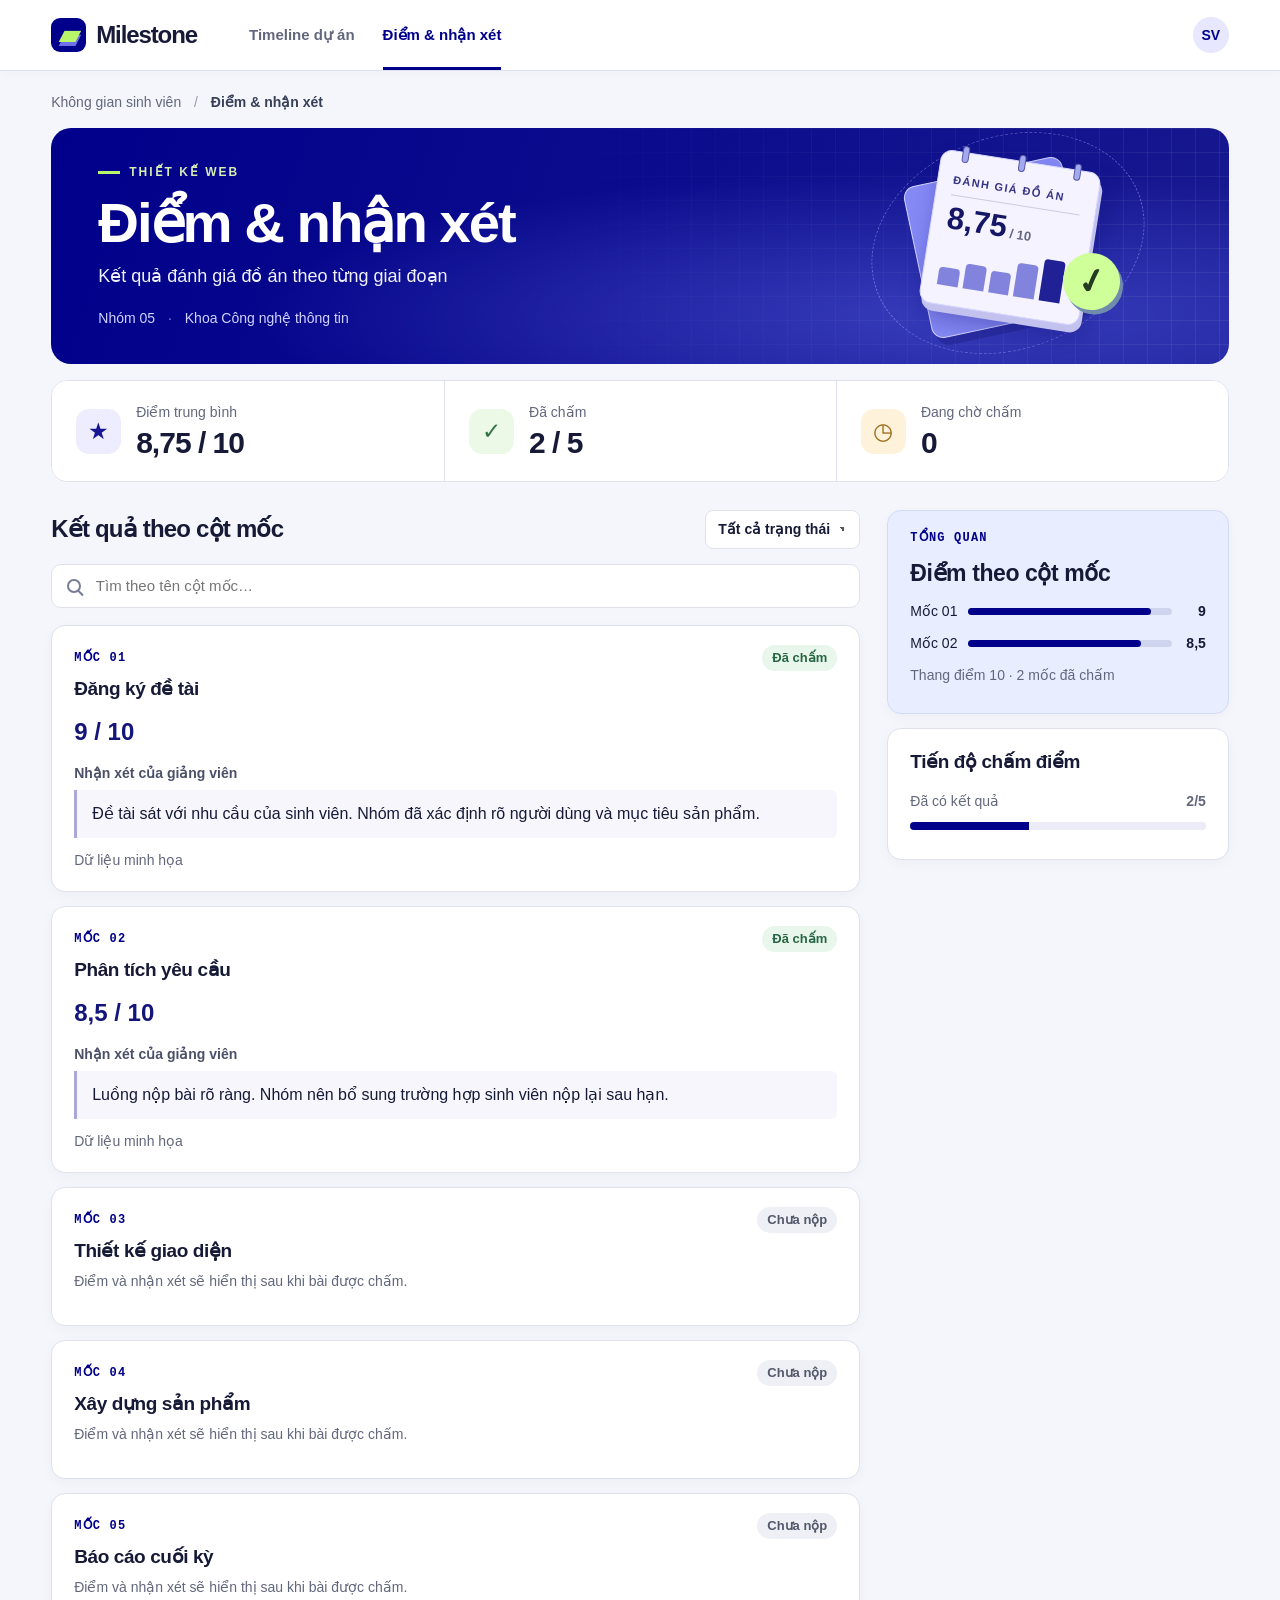
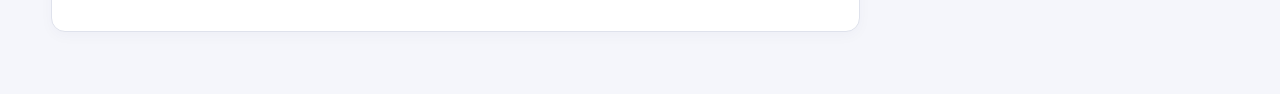
==== diem-nhan-xet/index.html @ cf0b0bc8 "Nộp" ====
<!doctype html>
<html lang="vi">
<head>
<meta charset="utf-8">
<meta name="viewport" content="width=device-width, initial-scale=1">
<meta name="theme-color" content="#00008B">
<title>Điểm &amp; nhận xét | Milestone</title>
<link rel="stylesheet" href="diem-nhan-xet.css">
<script src="diem-nhan-xet.js" defer>
</script>
</head>
<body class="results">
<header>
<div class="bar">
<a class="brand" href="../timeline/index.html">
<i class="logo">▰</i>Milestone</a>
<nav aria-label="Điều hướng">
<a href="../timeline/index.html">Timeline dự án</a>
<a aria-current="page" href="../diem-nhan-xet/index.html">Điểm &amp; nhận xét</a>
</nav>
<span class="avatar" title="Không gian sinh viên">SV</span>
</div>
</header>
<main>
<div class="crumb">Không gian sinh viên <span>/</span> <b id="crumb">Điểm &amp; nhận xét</b>
</div>
<section class="hero">
<div class="paper-scene" aria-hidden="true"><div class="orbit"></div><div class="sheet back-sheet"></div><div class="sheet front-sheet"><div class="binding"><i></i><i></i><i></i></div><div class="paper-caption">ĐÁNH GIÁ ĐỒ ÁN</div><strong>8,75<small> / 10</small></strong><div class="paper-bars"><i style="height:40%"></i><i style="height:57%"></i><i style="height:50%"></i><i style="height:78%"></i><i style="height:95%"></i></div></div><div class="seal">✓</div></div><div class="heroText">
<div class="eyebrow">
<i>
</i> THIẾT KẾ WEB</div>
<h1 id="title">Điểm &amp; nhận xét</h1>
<p>Kết quả đánh giá đồ án theo từng giai đoạn</p>
<div class="meta">Nhóm 05 <span>·</span> Khoa Công nghệ thông tin</div>
</div>
</section>
<section class="metrics" aria-label="Tổng quan" id="metrics">
</section>
<div class="layout">
<section>
<div class="sectionhead">
<h2 id="heading">Kết quả theo cột mốc</h2>
<select id="filter" aria-label="Lọc theo trạng thái">
<option>Tất cả trạng thái</option>
<option>Đã chấm</option>
<option>Chờ chấm</option>
<option>Chưa nộp</option>
</select>
</div>
<label class="searchbox"><i aria-hidden="true"></i><input id="search" type="search" placeholder="Tìm theo tên cột mốc…" aria-label="Tìm theo tên cột mốc"></label>
<div id="list">
</div>
</section>
<aside id="side">
</aside>
</div>
</main>
</body>
</html>
---- diem-nhan-xet/diem-nhan-xet.css ----
:root{--blue:#00008B;--ink:#171a37;--muted:#62677c;--border:#dfe2ec;--green:#b9f66a}
*{box-sizing:border-box}
body{margin:0;background:#f7f8fc;color:var(--ink);font:16px/1.5 "Segoe UI",Arial,sans-serif}
button,select,input{font:inherit}
a{color:var(--blue);text-decoration:none}
header{background:white;border-bottom:1px solid var(--border)}
.bar,main{max-width:1240px;margin:auto;padding:0 clamp(18px,4vw,56px)}
.bar{height:70px;display:flex;gap:52px;align-items:center}
.brand{display:flex;gap:10px;align-items:center;font-weight:800;font-size:24px;letter-spacing:-1.4px;color:var(--ink)}
.logo{border-radius:9px;background:var(--blue);color:var(--green);font-style:normal;font-size:27px;line-height:34px;width:35px;text-align:center;text-shadow:0 4px #7070ec}
.avatar{margin-left:auto;background:#e7e7ff;color:var(--blue);border-radius:50%;width:36px;height:36px;display:grid;place-items:center;font-size:14px;font-weight:700}
nav{display:flex;height:100%;gap:28px}
nav a{display:grid;align-content:center;color:var(--muted);font-size:15px;font-weight:600;border-bottom:3px solid transparent;padding-top:3px}
nav [aria-current]{border-color:var(--blue);color:var(--blue)}
.crumb{font-size:14px;color:var(--muted);padding:21px 0 15px}
.crumb span,.meta span{margin:0 9px;opacity:.65}
.crumb b{font-weight:600;color:#374057}
.hero{position:relative;isolation:isolate;overflow:hidden;border-radius:18px;background:linear-gradient(115deg,#00008b 30%,#2726ae);color:white;padding:30px 36px}
.hero:before{content:"";position:absolute;inset:0 0 0 47%;background-image:linear-gradient(#ffffff12 1px,transparent 1px),linear-gradient(90deg,#ffffff12 1px,transparent 1px);background-size:26px 26px;z-index:-2;mask-image:linear-gradient(90deg,transparent,black)}
.eyebrow{font-size:12px;letter-spacing:2px;font-weight:700;color:#dfdfff;display:flex;align-items:center;gap:9px}
.eyebrow i{width:22px;height:3px;background:var(--green)}
h1{margin:9px 0 1px;font-size:clamp(36px,4vw,54px);letter-spacing:-2px;line-height:1.18}
.hero p{font-size:18px;margin:6px 0;color:#f1f1ff}
.meta{font-size:14px;color:#d3d3ff;margin-top:15px}
.art{position:absolute;right:12%;top:22%;width:145px;height:140px;z-index:-1}
.art i{position:absolute;left:0;width:144px;height:126px;border:1px solid #a7aaff;transform:rotate(-31deg) skewX(28deg) scaleY(.68);border-radius:7px;background:#4844c6;box-shadow:-5px 6px #101084}
.art i:nth-child(2){top:-19px;background:#7270ed}
.art i:last-child{top:-39px;background-color:var(--green);background-image:repeating-linear-gradient(0deg,transparent 0 19px,#597c4d50 20px),repeating-linear-gradient(90deg,transparent 0 19px,#597c4d50 20px);border:1px solid #dbffb7}
.metrics{display:grid;grid-template-columns:repeat(3,1fr);gap:14px;margin:18px 0 27px}
.metric,.card,.panel{border:1px solid var(--border);background:white;border-radius:14px}
.metric{display:flex;align-items:center;gap:15px;padding:17px 20px}
.symbol{display:grid;place-items:center;width:45px;height:45px;border-radius:13px;background:#ededff;color:#171793;font-size:23px}
.metric:nth-child(2) .symbol{background:#edf9e7;color:#347345}
.metric:nth-child(3) .symbol{background:#fff2db;color:#9b6816}
.metric small,.dim{color:var(--muted);font-size:14px}
.metric b{display:block;font-size:27px;line-height:1.25;letter-spacing:-1px}
.layout{display:grid;grid-template-columns:minmax(0,1fr) 290px;gap:24px;padding-bottom:48px}
.sectionhead,.row{display:flex;align-items:center;justify-content:space-between;gap:10px}
.sectionhead{margin-bottom:15px}
h2{margin:0;font-size:24px;letter-spacing:-.8px}
h3{margin:4px 0;font-size:19px;letter-spacing:-.4px}
select,button,.btn,input{border:1px solid var(--border);border-radius:8px;background:white;color:var(--ink);padding:8px 12px}
select,button,.btn{cursor:pointer;font-size:14px;font-weight:600}
select{appearance:none;background:white linear-gradient(45deg,transparent 50%,#555 50%) right 15px center/5px 5px no-repeat;padding-right:29px}
.timeline{position:relative;padding-left:34px;padding-bottom:14px}
.timeline:before{content:"";position:absolute;left:10px;top:0;bottom:0;width:2px;background:#d8d9ed}
.timeline:last-child:before{height:33px}
.timeline:after{content:"";position:absolute;left:3px;top:26px;width:12px;height:12px;border-radius:50%;border:2px solid #fff;background:#9b9eb2;box-shadow:0 0 0 2px #dddfea}
.timeline.done:after{background:#4a9d70}
.timeline.current:after{background:var(--blue);box-shadow:0 0 0 3px #dbdbff}
.card,.panel{padding:19px 22px}
.current .card{border-color:#9696d7}
.kicker{font:700 12px/1.4 ui-monospace,monospace;letter-spacing:1.2px;color:var(--blue)}
.badge{border-radius:20px;font-size:13px;font-weight:600;padding:3px 10px;background:#eef0f5;color:#53586b}
.good{background:#e8f6eb;color:#276644}
.warn{background:#fff1d9;color:#825015}
.bad{background:#ffebeb;color:#953e3e}
.card p{margin:6px 0 14px}
.foot{border-top:1px solid #eaebf1;padding-top:12px;flex-wrap:wrap}
.plain{border:0;padding:4px 0;background:transparent;color:var(--blue)}
.btn,.primary{background:var(--blue);color:white;border-color:var(--blue);display:inline-block}
.panel{margin-bottom:14px}
.panel h3{margin:0 0 14px}
.panel p{margin:8px 0}
.meter{height:8px;border-radius:8px;background:#ececf8;overflow:hidden;margin:10px 0}
.meter i{display:block;background:var(--blue);height:100%}
.next{background:#eeefff;border-color:#dadaf9}
.next h3{margin:10px 0}
.next .btn{margin-top:12px}
.score{font-size:24px;color:var(--blue)}
.grade{margin-bottom:14px}
blockquote{border-left:3px solid #a8a8db;margin:12px 0 4px;padding:8px 14px;background:#f6f6fc;border-radius:0 6px 6px 0}
dialog{width:min(94vw,500px);max-height:85vh;border:0;border-radius:16px;color:var(--ink);padding:25px}
dialog::backdrop{background:#11133288}
.close{font-size:22px;line-height:1}
.field{display:grid;gap:6px;margin:16px 0}
.field input{width:100%}
.history{padding-left:20px;overflow-wrap:anywhere}
.history li{padding:5px}
.selected{outline:2px solid var(--blue)}
#toast:not(:empty){position:fixed;bottom:18px;left:50%;transform:translateX(-50%);background:#17213c;color:white;padding:12px 18px;border-radius:8px;z-index:5}
button:hover,.btn:hover{filter:brightness(.92)}
:focus-visible{outline:3px solid #6969ec;outline-offset:3px}
@media(max-width:850px){.layout{grid-template-columns:minmax(0,1fr) 240px;gap:14px}
.metric{padding:14px}
.art{right:9%}
}
@media(max-width:700px){.bar{height:auto;flex-wrap:wrap;gap:0;padding-top:10px}
.avatar{order:1}
nav{order:2;width:100%;gap:24px}
nav a{padding:11px 0 8px}
.hero{padding:24px}
.art{opacity:.25;right:-30px}
.layout{grid-template-columns:1fr}
.metrics{gap:6px}
.metric{display:block;padding:11px}
.symbol{width:30px;height:30px;font-size:18px;margin-bottom:6px}
.metric small{font-size:13px}
.metric b{font-size:23px}
.sectionhead h2{font-size:20px}
.card{padding:15px}
.timeline{padding-left:25px}
.hero p{font-size:16px}
.sectionhead select{max-width:46%}
}

/* Banner styled as a printed project planner. */
body{font-family:"Segoe UI",Roboto,Arial,sans-serif;background:#f5f6fb}
.bar,main{max-width:1320px}
header{box-shadow:0 2px 12px #171a3706}
.brand{letter-spacing:-1.1px}
.hero{padding:35px 4%;background:radial-gradient(ellipse at 78% 80%,#383dbc 0%,transparent 55%),linear-gradient(108deg,#00008b,#17198f);min-height:217px;border-radius:20px}
.hero:before{inset:0 0 0 38%;background-size:24px 24px}
.heroText{position:relative;z-index:1;width:62%}
.hero h1{font-size:clamp(36px,4.4vw,64px);margin:9px 0 7px;font-weight:750}
.eyebrow{color:#d7edb4}.meta{margin-top:18px}
.paper-scene{position:absolute;inset:0 6% 0 auto;width:290px;pointer-events:none}
.orbit{position:absolute;width:280px;height:280px;top:-25px;left:0;border-radius:50%;border:1px dashed #aaaaff80;transform:rotate(-20deg) scaleY(.76)}
.sheet{position:absolute;width:162px;height:155px;top:32px;left:61px;border-radius:12px;transform:rotate(9deg);border:1px solid #d6d5ff;background:#f4f3ff}
.back-sheet{background:#8589f5;transform:rotate(-12deg);left:48px;top:42px;box-shadow:4px 8px #15187555}
.front-sheet{padding:20px 15px 12px;box-shadow:3px 7px 0 #c3c2ee,6px 13px 24px #0a096d55}
.binding{position:absolute;top:-7px;left:20px;right:20px;display:flex;justify-content:space-between}
.binding i{width:7px;height:17px;border-radius:5px;background:#a3a9ef;border:1px solid #5758a8}
.paper-caption{color:#353382;font-weight:800;font-size:11px;letter-spacing:1.4px;border-bottom:1px solid #cccbe3;padding-bottom:6px}
.calendar-grid{display:grid;grid-template-columns:repeat(7,1fr);gap:4px;margin-top:10px}
.calendar-grid i{height:20px;background:#d9daf6;border-radius:3px}.calendar-grid i:nth-child(4n){background:#adaff0}.calendar-grid i:nth-child(12){background:#15158f}
.seal{position:absolute;top:125px;left:195px;width:57px;height:57px;display:grid;place-items:center;border-radius:50%;color:#243a23;background:#cfff98;font-weight:900;font-size:34px;transform:rotate(-12deg);box-shadow:2px 5px 0 #718bad}
.paper-bars{height:44px;display:flex;align-items:flex-end;gap:5px}.paper-bars i{width:16%;background:#8183dc;border-radius:4px 4px 0 0}.paper-bars i:last-child{background:#202194}
.sheet strong{color:#161666;font-size:31px}.sheet small{font-size:13px;color:#656783}
.metrics{gap:0;border:1px solid var(--border);border-radius:16px;overflow:hidden;background:white;margin:16px 0 28px}
.metric{border:0;border-radius:0;padding:19px 24px}.metric+.metric{border-left:1px solid var(--border)}
.metric b{font-variant-numeric:tabular-nums;font-size:30px}.layout{grid-template-columns:minmax(0,1fr) minmax(245px,29%);gap:27px}
.searchbox{display:flex;align-items:center;gap:12px;background:white;border:1px solid var(--border);padding:0 15px;border-radius:10px;margin:0 0 17px}
.searchbox i{width:14px;height:14px;border:2px solid #777d95;border-radius:50%;position:relative}.searchbox i:after{content:"";position:absolute;background:#777d95;width:7px;height:2px;transform:rotate(45deg);right:-5px;bottom:-3px}
.searchbox input{width:100%;background:transparent;border:0;padding:10px 3px;font-size:15px}
.card,.panel{box-shadow:0 4px 14px #1a205108}.card{transition:border-color .16s,box-shadow .16s}.card:hover{border-color:#a9abd6;box-shadow:0 6px 20px #26226810}
.current .card{border:1px solid #a6a5e1;box-shadow:inset 4px 0 #00008b}
.panel.next,.panel.summary{background:#e8edff;border-color:#d3daf4}.panel.next h3,.panel.summary h3,.countdown h3{font-size:23px;margin:9px 0}.next .btn{width:100%}
.countdown .dim{margin-bottom:15px}#clock{display:grid;grid-template-columns:repeat(3,1fr);gap:6px}#clock div{border-radius:8px;background:#f0f0f8;text-align:center;padding:7px 0}#clock b,#clock small{display:block}#clock b{color:var(--blue);font-size:23px;font-variant-numeric:tabular-nums}#clock small{color:var(--muted);font-size:13px}
.chart-row{display:grid;grid-template-columns:52px 1fr 28px;align-items:center;gap:6px;margin:11px 0;font-size:14px}.chart-row div{background:#cfd5ee;border-radius:6px;height:7px}.chart-row i{display:block;height:100%;border-radius:6px;background:var(--blue)}.chart-row b{text-align:right}
.grade:target{outline:2px solid var(--blue)}.grade .score{display:inline-block;margin:7px 0;color:#13157b}.comment-label{font-weight:600;font-size:14px;color:#4b5068;margin-top:6px}.grade blockquote{margin:6px 0 10px;padding:12px 15px}
@media(max-width:750px){.layout{grid-template-columns:1fr}.paper-scene{right:0;transform:scale(.78);transform-origin:right center}.metric{padding:13px}.hero{padding:25px}.metrics{margin-bottom:20px}}
@media(max-width:520px){.paper-scene{right:-10px;top:-58px;transform:scale(.42);transform-origin:right top;top:6px}.heroText{width:100%}.hero h1{max-width:80%;font-size:34px;letter-spacing:-1.4px}.hero{min-height:190px;padding:23px 18px}.hero p{margin:10px 0;max-width:90%}.metric{padding:10px}.metric b{font-size:23px}.sectionhead{align-items:center;flex-wrap:wrap}.sectionhead select{max-width:100%}.paper-caption{white-space:nowrap}.layout{gap:16px}}
@media(prefers-reduced-motion:reduce){.card{transition:none}}
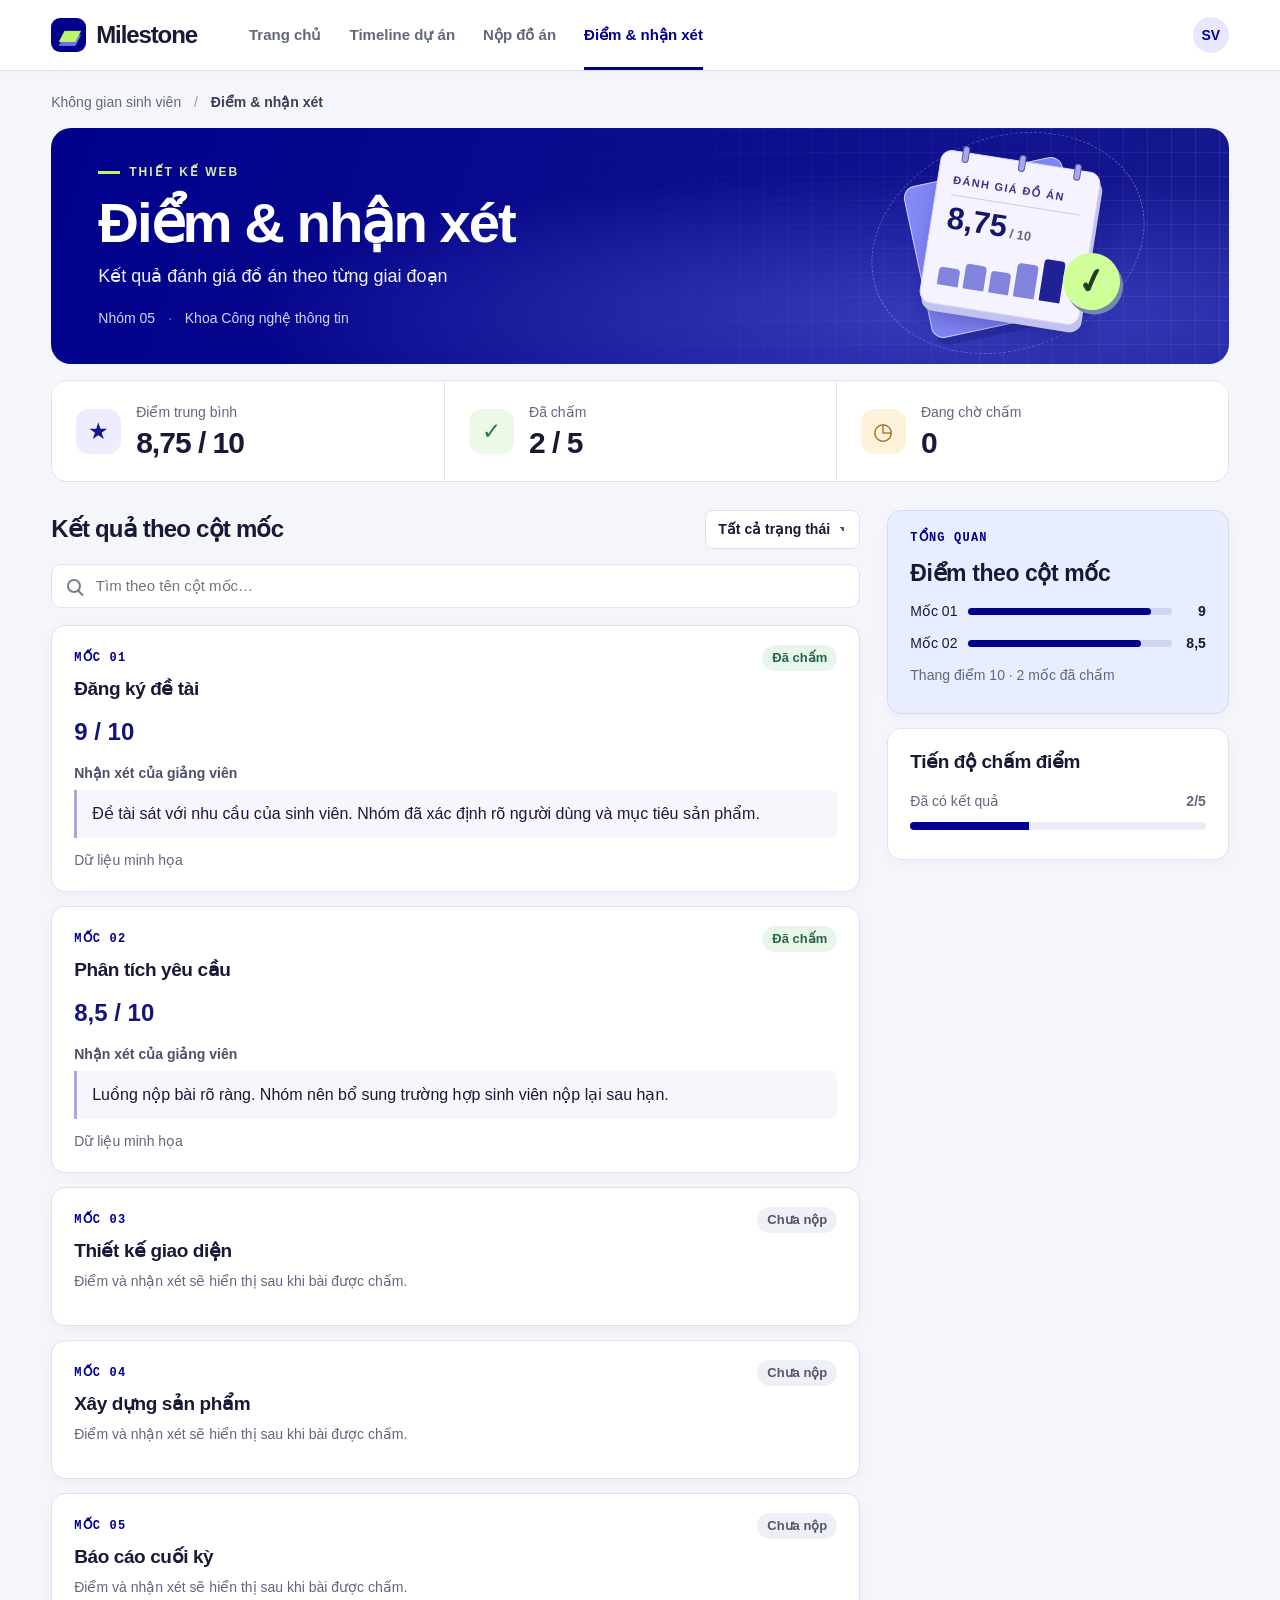
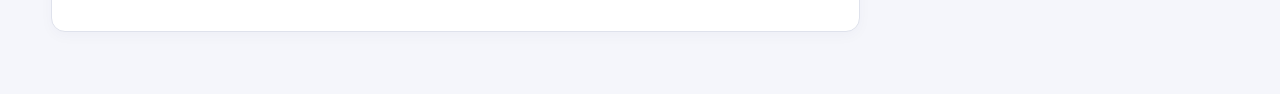
==== commit 67c8f79a: "Gop tat ca cac nhanh" ====
--- a/diem-nhan-xet/index.html
+++ b/diem-nhan-xet/index.html
@@ -12,10 +12,12 @@
 <body class="results">
 <header>
 <div class="bar">
-<a class="brand" href="../timeline/index.html">
+<a class="brand" href="../index.html">
 <i class="logo">▰</i>Milestone</a>
 <nav aria-label="Điều hướng">
+<a href="../index.html">Trang chủ</a>
 <a href="../timeline/index.html">Timeline dự án</a>
+<a href="../hieu_trang3/hieuindex.html">Nộp đồ án</a>
 <a aria-current="page" href="../diem-nhan-xet/index.html">Điểm &amp; nhận xét</a>
 </nav>
 <span class="avatar" title="Không gian sinh viên">SV</span>
@@ -56,4 +58,4 @@
 </div>
 </main>
 </body>
-</html>+</html>
--- a/diem-nhan-xet/diem-nhan-xet.css
+++ b/diem-nhan-xet/diem-nhan-xet.css
@@ -10,6 +10,7 @@
 .logo{border-radius:9px;background:var(--blue);color:var(--green);font-style:normal;font-size:27px;line-height:34px;width:35px;text-align:center;text-shadow:0 4px #7070ec}
 .avatar{margin-left:auto;background:#e7e7ff;color:var(--blue);border-radius:50%;width:36px;height:36px;display:grid;place-items:center;font-size:14px;font-weight:700}
 nav{display:flex;height:100%;gap:28px}
+nav{overflow-x:auto;white-space:nowrap}
 nav a{display:grid;align-content:center;color:var(--muted);font-size:15px;font-weight:600;border-bottom:3px solid transparent;padding-top:3px}
 nav [aria-current]{border-color:var(--blue);color:var(--blue)}
 .crumb{font-size:14px;color:var(--muted);padding:21px 0 15px}
